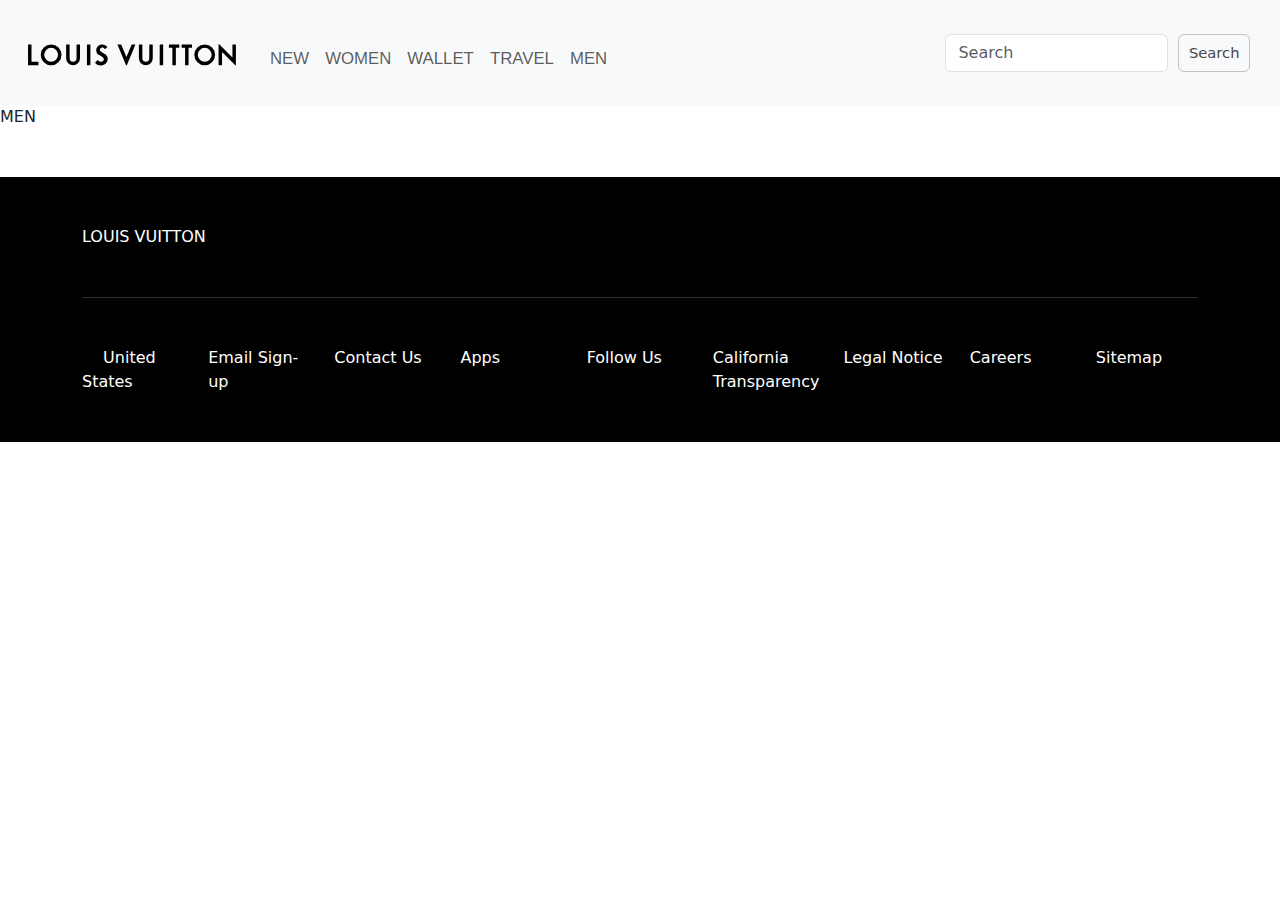
==== men.html @ 759136d6 "travel" ====
<!DOCTYPE html>
<html lang="en">
<head>
    <meta charset="UTF-8">
    <meta name="viewport" content="width=device-width, initial-scale=1.0">
    <title>LOUIS VUITTON-MEN</title>
    <link href="https://cdn.jsdelivr.net/npm/bootstrap@5.3.3/dist/css/bootstrap.min.css" rel="stylesheet" integrity="sha384-QWTKZyjpPEjISv5WaRU9OFeRpok6YctnYmDr5pNlyT2bRjXh0JMhjY6hW+ALEwIH" crossorigin="anonymous">
    <link rel="stylesheet" href="css/style.css">
    <link rel="stylesheet" href="css/women-handbag.css">
    <script src="place-holder.js"></script>
</head>
<body>
    <div id="nav-placeholder"></div>
    <section>MEN</section>
    <div id="footer-placeholder"></div>  
    
</body>
</html>
---- css/style.css ----
.nav-link{
    font-family: Helvetica, Arial, sans-serif;
    padding-top: 20px;
    font-size: 1.05rem;
}
.nav-link:hover{
    font-weight: 700;
    transition: 0.05s ease-out;
}

.form-control{
    font-size: 1rem;
}

.btn-outline-success{
    color: rgb(71, 71, 71);
    border-color: rgb(194, 194, 194);
    font-size: 0.92rem;
    padding: 5px 10px;
}
.btn-outline-success:hover{
    background-color: rgb(71, 71, 71);
    border-color: rgb(71, 71, 71);
    color: white;
}

.btn-dark{
    padding: 0.4rem 1rem 0.5rem 1rem;
}

.form-control:focus {
    color: var(--bs-body-color);
    background-color: var(--bs-body-bg);
    border-color: #cbcbcb;
    outline: 0;
    box-shadow: 0 0 0 0.25rem rgba(157, 157, 157, 0.25);
}
footer{
    background-color: black;
    color: white;
    transition: transform 0.05s ease-out;
}
footer a{
    text-decoration: none;
    color: white;
}
footer a:hover {
    color: #d2d2d2;
}
.first-line{
    border-bottom: 1px solid #392d23 ;
}
.second-line a{
    color: white;
    text-decoration: none;
}
.third-line{
    display: none;
}

@media screen and (max-width:48rem){
    .first-line{
        text-align: center;
    }

    .second-line{
        padding-left: 2rem;
        padding-right: 2rem;
        border-bottom: 1px solid #392d23 ;
    }

    .third-line{
        display: block;
    }    

    .card{
        margin: 0.5rem 1rem;
    }
    .second-line img{
        display: none;
    }
}


/*  */

/* 기본 네비게이션 스타일 */
.nav-container {
    display: flex;
    align-items: center;
    padding: 10px;
    z-index: 11;
}

.nav-item-dropdown{
   justify-content: center;
  }

.nav-item-dropdown:hover .dropdown-1,
.nav-item-dropdown:hover .dropdown-2 {
    display: block;
}

/* 드롭다운 메뉴 기본 스타일 */
.dropdown-1, .dropdown-2 {
    display: none;
    position: absolute;
    background-color: #ffffff;
    font-size: 15px;
    box-shadow: 0px 8px 16px 0px rgba(0,0,0,0.2);
    border-radius: 5px;
    padding: 15px 20px;
    z-index: 1;
    top: 75px; /* 링크 아래에 표시되도록 조정 */
    line-height: 190%;
    
}

.dropdown-item {
    padding: 5px 0px;
    color: rgb(255, 255, 255);
    text-decoration: none;
}

.dropdown-item:hover{
    color: #171717;    
}

.hover-underline-animation {
    display:inline;
    position: relative;
    color: rgb(127, 127, 127);
  }
  
  .hover-underline-animation::after {
    content: '';
    position: absolute;
    width: 100%;
    transform: scaleX(0);
    height: 1px;
    bottom: 0;
    left: 0;
    background-color: rgb(103, 103, 103);
    transform-origin: bottom left;
    transition: transform 0.2s ease-out;
    margin-bottom: 6px;
  }
  
  .hover-underline-animation:hover::after {
    transform: scaleX(1);
    transform-origin: bottom left;
  }


/*  */
---- css/women-handbag.css ----
main>section{display: flex;align-items: center;justify-content: center;}
button{
    border: 1px solid #515151;
    background-color: #fff;
    border-radius: 50px;
    padding: 10px 25px;
    margin: 0 0.5%;
    font-size: clamp(0.85rem, 0.85vw, 0.85rem);
    transition: background-color 0.1s ease;
}
button:hover{
    background-color: #515151;
    color: #fff;
}

/* section 1 */
main>section:nth-child(1) {padding-top: 2%;overflow: hidden;}
main>section:nth-child(1) img{
    width: 500px;
}
/* section 2 */
main>section:nth-child(2)>div{
    padding-top: 3%;
    width: 40%;
    text-align: center;
}
main>section:nth-child(2)>div>div:nth-child(1){
    font-size: clamp(1.8rem, 1.8vw, 1.8rem);
    font-weight: 700;
}
main>section:nth-child(2)>div>div:nth-child(2){
    padding-top: 2%;
}
main>section:nth-child(2)>div>div:nth-child(3){
    padding-top: 5%;
    padding-bottom: 3%;
}
@media screen and (max-width:600px) {
    main>section:nth-child(2){
        padding: 5%;
    }
    main>section:nth-child(2)>div{
        width: 80%;
    }
}
/* section 3 */
main > section:nth-child(3) {
    padding-top: 1%;
}
@media screen and (max-width:600px) {
    main > section:nth-child(3) {
        padding-bottom: 10%;
    }
}

/* section 4 이미지 컨테이너 */
main > section:nth-child(4) {
    padding-top: 3%;
    width: 100%;
}

main > section:nth-child(4) > .handbag-container {
    text-align: center; 
    display: flex;
    flex-wrap: wrap; /* 이미지들이 줄 바꿈 되도록 설정 */
    justify-content: center; 
    width: 100%; /* container 너비를 100%로 설정 */
    max-width: 100%; /* container의 최대 너비를 100%로 설정 */
    padding: 0 1%;
}

main > section:nth-child(4) > .handbag-container > div {
    background: linear-gradient(#e1e1e1, white);
    text-align: center;
    margin:1% 0.5%;
}
@media screen and (max-width:600px) {
    main > section:nth-child(4) > .handbag-container > div {
        margin:5% 0;
    }
}

main > section:nth-child(4) > .handbag-container > div > div > img {
    width: 370px;
    max-width: 100%; /* 이미지가 div 요소를 초과하지 않도록 설정 */
    height: auto; /* 이미지 비율 유지 */
}
main > section:nth-child(4) > .handbag-container > div > div:nth-child(2) {
    font-size: clamp(1rem, 1vw, 1rem);
}
main > section:nth-child(4) > .handbag-container > div > div:nth-child(3) {
    font-size: clamp(0.9rem, 0.9vw, 0.9rem);
}
main > section:nth-child(4) > .handbag-container > div > div:nth-child(2) > span {
   font-size: small;
   color: #8a8a8a;
   padding-left: 3px;

}

/* section 5 */
main > section:nth-child(5) button{
    margin-top: 3%;
    padding: 10px 50px;
}
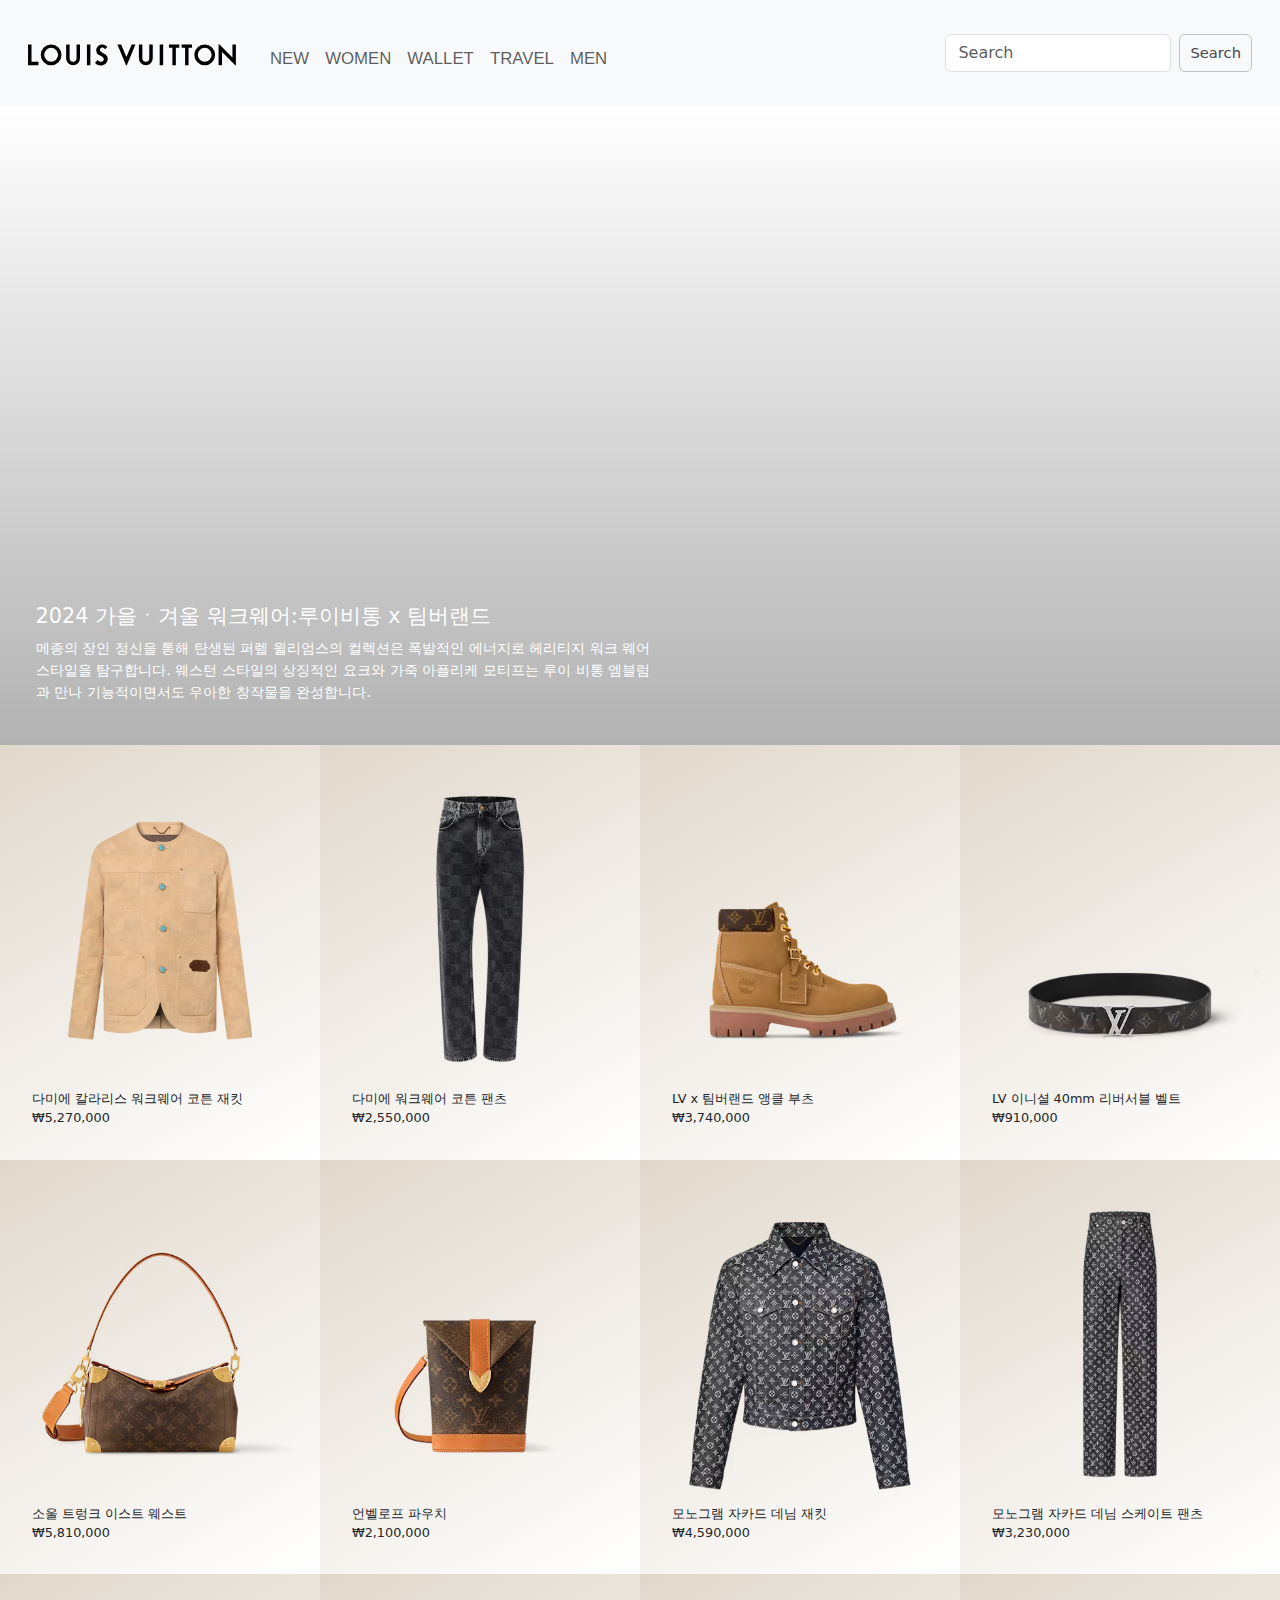
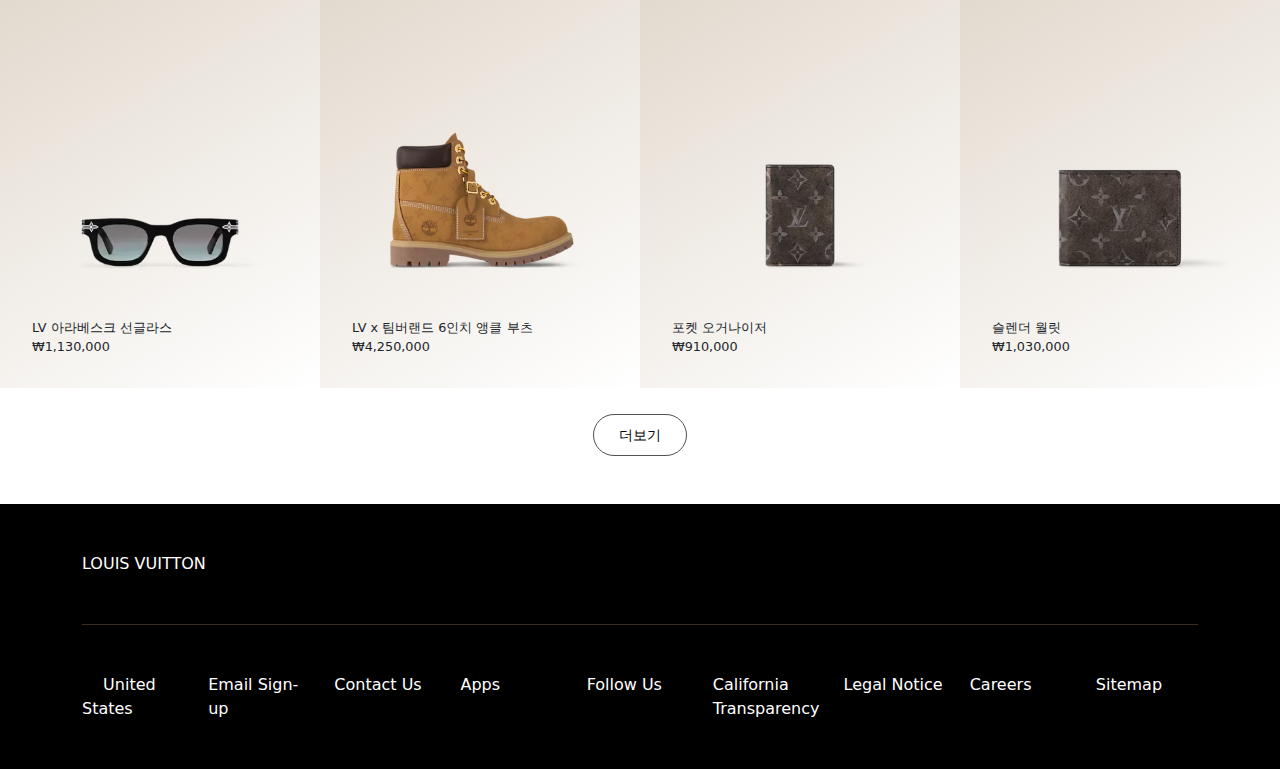
==== commit f423d84f: "men" ====
--- a/men.html
+++ b/men.html
@@ -4,14 +4,131 @@
     <meta charset="UTF-8">
     <meta name="viewport" content="width=device-width, initial-scale=1.0">
     <title>LOUIS VUITTON-MEN</title>
+    <script src="https://kit.fontawesome.com/5622f2ba18.js" crossorigin="anonymous"></script>
     <link href="https://cdn.jsdelivr.net/npm/bootstrap@5.3.3/dist/css/bootstrap.min.css" rel="stylesheet" integrity="sha384-QWTKZyjpPEjISv5WaRU9OFeRpok6YctnYmDr5pNlyT2bRjXh0JMhjY6hW+ALEwIH" crossorigin="anonymous">
     <link rel="stylesheet" href="css/style.css">
-    <link rel="stylesheet" href="css/women-handbag.css">
+    <link rel="stylesheet" href="css/men.css">
     <script src="place-holder.js"></script>
 </head>
 <body>
     <div id="nav-placeholder"></div>
-    <section>MEN</section>
+    <section>
+        <div class="men-container">
+            <div class="overlay-text">
+                <div>2024 가을ㆍ겨울 워크웨어:루이비통 x 팀버랜드</div>
+                <div>메종의 장인 정신을 통해 탄생된 퍼렐 윌리엄스의 컬렉션은 폭발적인 에너지로 헤리티지 워크 웨어 스타일을 탐구합니다. 웨스턴 스타일의 상징적인 요크와 가죽 아플리케 모티프는 루이 비통 엠블럼과 만나 기능적이면서도 우아한 창작물을 완성합니다.</div>
+            </div>
+            <div class="men-video">
+                <video src="https://vod.freecaster.com/louisvuitton/9cab9fc3-2e0f-4fb4-b89b-cf47d447daaa/CsY2GuQVREtHpI98zClsT7ar_9.mp4" 
+                autoplay muted loop tabindex="-1" aria-hidden="true"></video>
+            </div>            
+        </div>
+    </section>
+    <section>
+        <div class="men-img-container">
+            <div class="new-item">
+                <div><i class="fa-regular fa-heart"></i></div>
+                <div><img src="images/men/img1.avif" alt=""></div>
+                <div class="new-text left-to-right">
+                    <div>다미에 칼라리스 워크웨어 코튼 재킷</div>
+                    <div>₩5,270,000</div>
+                </div>
+            </div>
+            <div class="new-item">
+                <div><i class="fa-regular fa-heart"></i></div>
+                <div><img src="images/men/img2.avif" alt=""></div>
+                <div class="new-text left-to-right">
+                    <div>다미에 워크웨어 코튼 팬츠</div>
+                    <div>₩2,550,000</div>
+                </div>
+            </div>
+            <div class="new-item">
+                <div><i class="fa-regular fa-heart"></i></div>
+                <div><img src="images/men/img3.avif" alt=""></div>
+                <div class="new-text left-to-right">
+                    <div>LV x 팀버랜드 앵클 부츠</div>
+                    <div>₩3,740,000</div>
+                </div>
+            </div>
+            <div class="new-item">
+                <div><i class="fa-regular fa-heart"></i></div>
+                <div><img src="images/men/img4.avif" alt=""></div>
+                <div class="new-text left-to-right">
+                    <div>LV 이니셜 40mm 리버서블 벨트</div>
+                    <div>₩910,000</div>
+                </div>
+            </div>
+
+            <div class="new-item">
+                <div><i class="fa-regular fa-heart"></i></div>
+                <div><img src="images/men/img5.avif" alt=""></div>
+                <div class="new-text left-to-right">
+                    <div>소울 트렁크 이스트 웨스트</div>
+                    <div>₩5,810,000</div>
+                </div>
+            </div>
+            <div class="new-item">
+                <div><i class="fa-regular fa-heart"></i></div>
+                <div><img src="images/men/img6.avif" alt=""></div>
+                <div class="new-text left-to-right">
+                    <div>언벨로프 파우치</div>
+                    <div>₩2,100,000</div>
+                </div>
+            </div>
+            <div class="new-item">
+                <div><i class="fa-regular fa-heart"></i></div>
+                <div><img src="images/men/img7.avif" alt=""></div>
+                <div class="new-text left-to-right">
+                    <div>모노그램 자카드 데님 재킷</div>
+                    <div>₩4,590,000</div>
+                </div>
+            </div>
+            <div class="new-item">
+                <div><i class="fa-regular fa-heart"></i></div>
+                <div><img src="images/men/img8.avif" alt=""></div>
+                <div class="new-text left-to-right">
+                    <div>모노그램 자카드 데님 스케이트 팬츠</div>
+                    <div>₩3,230,000</div>
+                </div>
+            </div>
+
+            <div class="new-item">
+                <div><i class="fa-regular fa-heart"></i></div>
+                <div><img src="images/men/img9.avif" alt=""></div>
+                <div class="new-text left-to-right">
+                    <div>LV 아라베스크 선글라스</div>
+                    <div>₩1,130,000</div>
+                </div>
+            </div>
+            <div class="new-item">
+                <div><i class="fa-regular fa-heart"></i></div>
+                <div><img src="images/men/img10.avif" alt=""></div>
+                <div class="new-text left-to-right">
+                    <div>LV x 팀버랜드 6인치 앵클 부츠</div>
+                    <div>₩4,250,000</div>
+                </div>
+            </div>
+            <div class="new-item">
+                <div><i class="fa-regular fa-heart"></i></div>
+                <div><img src="images/men/img11.avif" alt=""></div>
+                <div class="new-text left-to-right">
+                    <div>포켓 오거나이저</div>
+                    <div>₩910,000</div>
+                </div>
+            </div>
+            <div class="new-item">
+                <div><i class="fa-regular fa-heart"></i></div>
+                <div><img src="images/men/img12.avif" alt=""></div>
+                <div class="new-text left-to-right">
+                    <div>슬렌더 월릿</div>
+                    <div>₩1,030,000</div>
+                </div>
+            </div>
+        </div>
+    </section>
+    <section class="more">
+        <button>더보기</button>
+    </section>
     <div id="footer-placeholder"></div>  
     
 </body>
--- a/css/men.css
+++ b/css/men.css
@@ -0,0 +1,65 @@
+section { width: 100%; } 
+.men-container { position: relative; width: 100%; } 
+
+.men-video { position: relative; width: 100%; height: 50vw; overflow: hidden; } 
+
+.men-video video { position: absolute; top: 0; left: 0; width: 100%; height: 100%; object-fit: cover; /* 부모 요소의 크기에 맞게 조절 */}
+
+.overlay-text { position: absolute; bottom: 5%;
+ left: 2%;
+ width: 50%;
+ text-align: left;
+ color: white;
+ z-index: 1;
+ padding: 10px;
+ box-sizing: border-box; /* 패딩이 너비에 포함되도록 설정 */}
+.overlay-text>div:nth-child(1) { font-size: clamp(1.3rem,1.3vw,1.4rem); padding-bottom: 1%; }
+.overlay-text>div:nth-child(2) { font-size: clamp(0.9rem,1vw,1rem);}
+@media screen and (max-width:600px) {
+ .overlay-text{ width: 95%;}
+ .overlay-text>div:nth-child(1) { font-size: clamp(1rem,1.3vw,1.4rem);}
+.overlay-text>div:nth-child(2) { font-size: clamp(0.7rem,1vw,1rem);} 
+}
+
+/* video 위에 black gradation */
+.men-container::before { content: ""; position: absolute; top: 0; left: 0; width: 100%; height: 100%; background: linear-gradient(to bottom, rgba(0, 0, 0, 0) 0%, rgba(0, 0, 0, 0.3) 100%); z-index: 1; /* 그라데이션이 이미지 위에 적용되도록 */}
+
+/* img-text */
+.new-text { font-size: clamp(0.8rem, 0.9vw, 1rem); padding:0 0 10% 10%; } 
+/* img-container */
+.men-img-container { display: grid; grid-template-columns: repeat(4,1fr); flex-wrap: wrap; width: 100%; } 
+.men-img-container>div { background: linear-gradient(150deg, #e1d8cc, white); }
+.men-img-container { display: grid; grid-template-columns: repeat(4,1fr); flex-wrap: wrap; width: 100%; } 
+.men-img-container>div>div:nth-child(1) { text-align: right; } 
+.men-img-container>div>div:nth-child(1) i { padding: 5% 5% 0 0; transition: all 0.15s ease; } 
+.men-img-container>div>div:nth-child(1) i:hover { content: "\f004"; /* Font Awesome solid heart의 유니코드 */
+ font-family: "Font Awesome 6 Free"; /* Solid 버전의 아이콘을 불러오기 위한 설정 */
+ font-weight: 900; /* Solid 스타일 적용 */ 
+ color: rgba(0, 0, 0, 0.7); /* 빨간색, 투명도 50% 적용 */}
+
+
+
+.men-img-container>div img { width: 100%; height: auto; /* 높이를 자동으로 조정 */
+ display: block; /* 기본적으로 이미지의 여백 문제 해결 */}
+
+ /* section 5 */
+.more {
+    padding-top: 2%;
+    text-align: center;
+}
+.more button{
+    margin-top: 3%;
+    padding: 10px 50px;
+    border: 1px solid #515151;
+    background-color: #fff;
+    border-radius: 50px;
+    padding: 10px 25px;
+    margin: 0 0.5%;
+    font-size: clamp(0.85rem, 0.85vw, 0.85rem);
+    transition: background-color 0.1s ease;
+}
+
+.more button:hover{
+    background-color: #515151;
+    color: #fff;
+}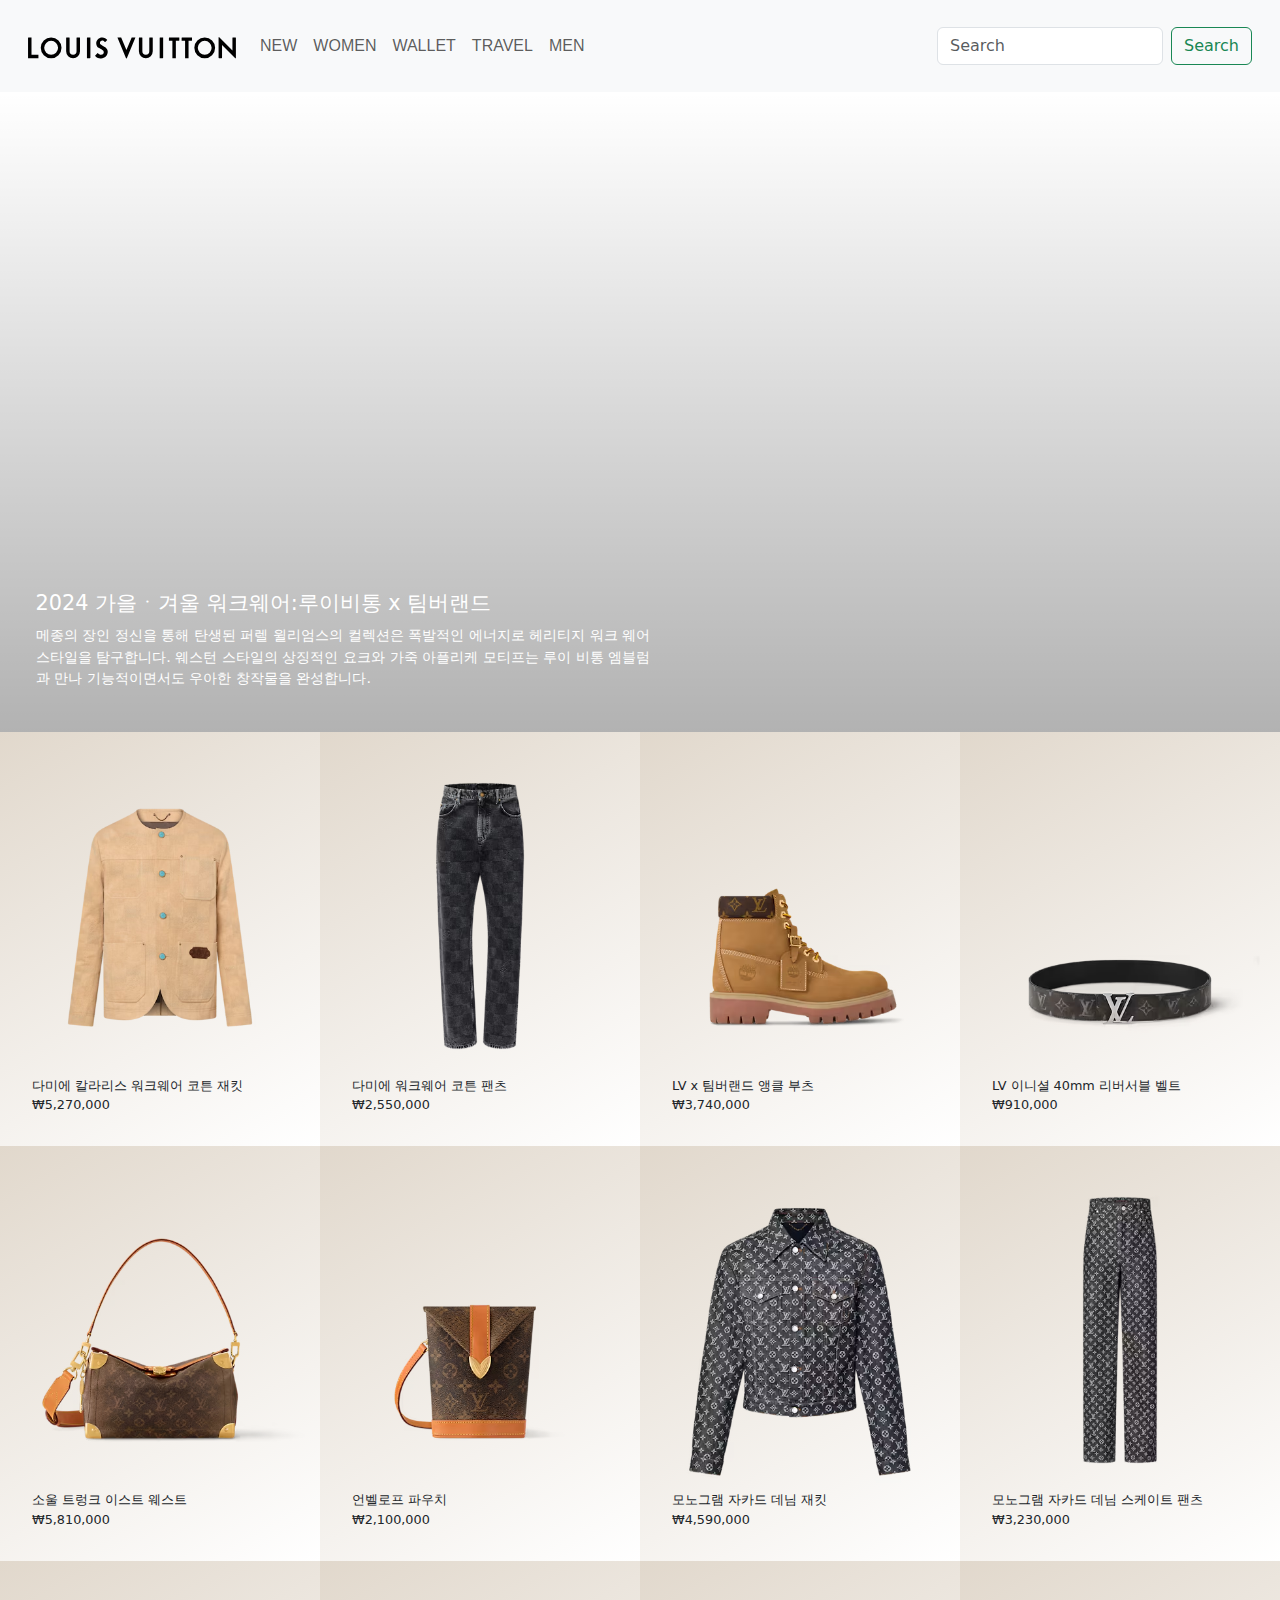
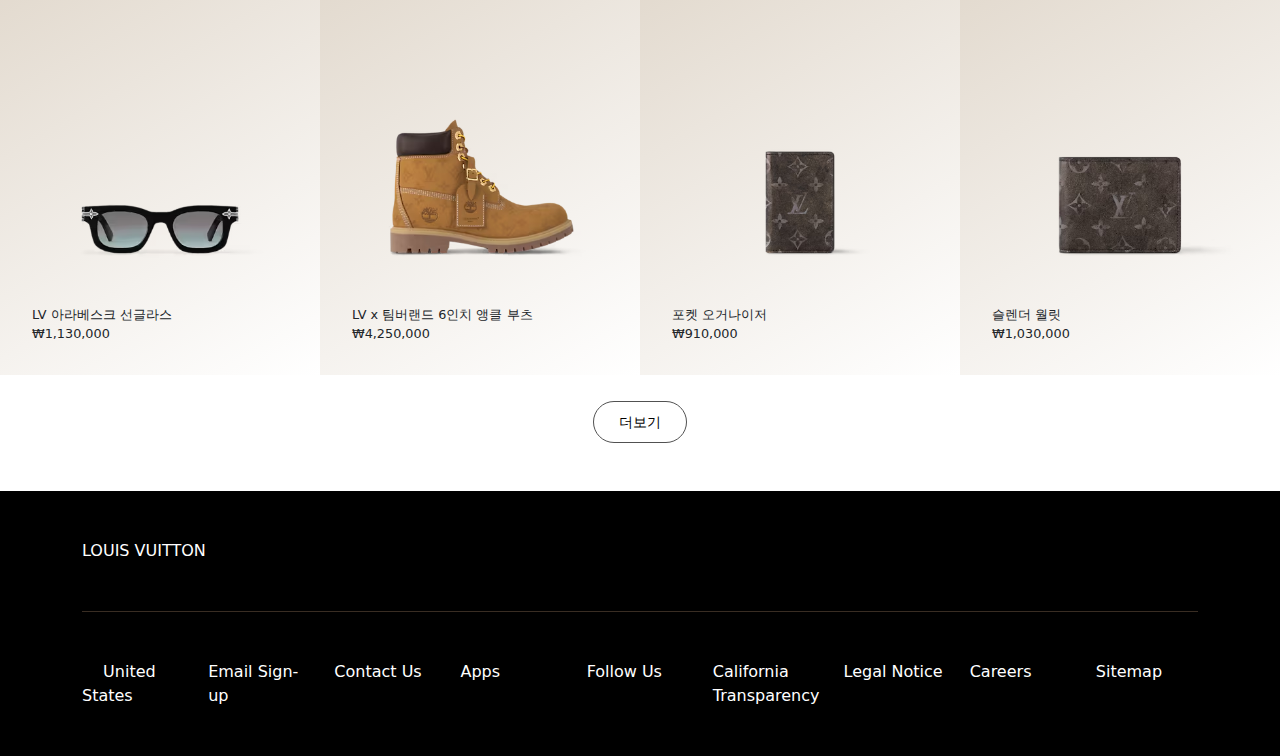
==== commit 9c7c5d0e: "navi fix" ====
--- a/men.html
+++ b/men.html
@@ -130,6 +130,6 @@
         <button>더보기</button>
     </section>
     <div id="footer-placeholder"></div>  
-    
+    <script src="https://cdn.jsdelivr.net/npm/bootstrap@5.3.3/dist/js/bootstrap.bundle.min.js" integrity="sha384-YvpcrYf0tY3lHB60NNkmXc5s9fDVZLESaAA55NDzOxhy9GkcIdslK1eN7N6jIeHz" crossorigin="anonymous"></script>
 </body>
 </html>--- a/css/style.css
+++ b/css/style.css
@@ -1,156 +1,41 @@
-.nav-link{
-    font-family: Helvetica, Arial, sans-serif;
-    padding-top: 20px;
-    font-size: 1.05rem;
-}
-.nav-link:hover{
-    font-weight: 700;
-    transition: 0.05s ease-out;
-}
+.nav-link { font-family: Helvetica, Arial, sans-serif; padding-top: 20px; font-size: 1.05rem; } 
+.nav-link:hover { font-weight: 700; transition: 0.05s ease-out; } 
 
-.form-control{
-    font-size: 1rem;
-}
+.form-control { font-size: 1rem; }
+.btn-outline-success { color: rgb(71, 71, 71); border-color: rgb(194, 194, 194); font-size: 0.92rem; padding: 5px 10px; } 
+.btn-outline-success:hover { background-color: rgb(71, 71, 71); border-color: rgb(71, 71, 71); color: white; } 
+.btn-dark { padding: 0.4rem 1rem 0.5rem 1rem; } 
 
-.btn-outline-success{
-    color: rgb(71, 71, 71);
-    border-color: rgb(194, 194, 194);
-    font-size: 0.92rem;
-    padding: 5px 10px;
-}
-.btn-outline-success:hover{
-    background-color: rgb(71, 71, 71);
-    border-color: rgb(71, 71, 71);
-    color: white;
-}
-
-.btn-dark{
-    padding: 0.4rem 1rem 0.5rem 1rem;
-}
-
-.form-control:focus {
-    color: var(--bs-body-color);
-    background-color: var(--bs-body-bg);
-    border-color: #cbcbcb;
-    outline: 0;
-    box-shadow: 0 0 0 0.25rem rgba(157, 157, 157, 0.25);
-}
-footer{
-    background-color: black;
-    color: white;
-    transition: transform 0.05s ease-out;
-}
-footer a{
-    text-decoration: none;
-    color: white;
-}
-footer a:hover {
-    color: #d2d2d2;
-}
-.first-line{
-    border-bottom: 1px solid #392d23 ;
-}
-.second-line a{
-    color: white;
-    text-decoration: none;
-}
-.third-line{
-    display: none;
-}
+.form-control:focus { color: var(--bs-body-color); background-color: var(--bs-body-bg); border-color: #cbcbcb; outline: 0; box-shadow: 0 0 0 0.25rem rgba(157, 157, 157, 0.25); } 
+footer { background-color: black; color: white; transition: transform 0.05s ease-out; } 
+footer a { text-decoration: none; color: white; } 
+footer a:hover { color: #d2d2d2; } 
+.first-line { border-bottom: 1px solid #392d23; } 
+.second-line a { color: white; text-decoration: none; } 
+.third-line { display: none; } 
 
 @media screen and (max-width:48rem){
-    .first-line{
-        text-align: center;
-    }
+ .first-line { text-align: center; } 
+ .second-line { padding-left: 2rem; padding-right: 2rem; border-bottom: 1px solid #392d23; } 
+ .third-line { display: block; } 
+ .card { margin: 0.5rem 1rem; } 
+ .second-line img { display: none; } 
+ }
 
-    .second-line{
-        padding-left: 2rem;
-        padding-right: 2rem;
-        border-bottom: 1px solid #392d23 ;
-    }
+/* 네비게이션 */
+.nav-container { display: flex; align-items: center; padding: 10px; z-index: 11; } 
+.nav-item-dropdown { justify-content: center; } 
+.nav-item-dropdown:hover .dropdown-1,
+.nav-item-dropdown:hover .dropdown-2 { display: block; } 
 
-    .third-line{
-        display: block;
-    }    
+/* 드롭다운 */
+.dropdown-1, .dropdown-2 { display: none; position: absolute; background-color: #ffffff; font-size: 15px; box-shadow: 0px 8px 16px 0px rgba(0,0,0,0.2); border-radius: 5px; padding: 15px 20px; z-index: 1; top: 75px; /* 링크 아래에 표시되도록 조정 */
+ line-height: 190%; }
 
-    .card{
-        margin: 0.5rem 1rem;
-    }
-    .second-line img{
-        display: none;
-    }
-}
+.dropdown-item { padding: 5px 0px; color: rgb(255, 255, 255); text-decoration: none; } 
+.dropdown-item:hover { color: #171717; } 
+.hover-underline-animation { display:inline; position: relative; color: rgb(127, 127, 127); }  
+.hover-underline-animation::after { content: ''; position: absolute; width: 100%; transform: scaleX(0); height: 1px; bottom: 0; left: 0; background-color: rgb(103, 103, 103); transform-origin: bottom left; transition: transform 0.2s ease-out; margin-bottom: 6px; } 
+.hover-underline-animation:hover::after { transform: scaleX(1); transform-origin: bottom left; } 
 
 
-/*  */
-
-/* 기본 네비게이션 스타일 */
-.nav-container {
-    display: flex;
-    align-items: center;
-    padding: 10px;
-    z-index: 11;
-}
-
-.nav-item-dropdown{
-   justify-content: center;
-  }
-
-.nav-item-dropdown:hover .dropdown-1,
-.nav-item-dropdown:hover .dropdown-2 {
-    display: block;
-}
-
-/* 드롭다운 메뉴 기본 스타일 */
-.dropdown-1, .dropdown-2 {
-    display: none;
-    position: absolute;
-    background-color: #ffffff;
-    font-size: 15px;
-    box-shadow: 0px 8px 16px 0px rgba(0,0,0,0.2);
-    border-radius: 5px;
-    padding: 15px 20px;
-    z-index: 1;
-    top: 75px; /* 링크 아래에 표시되도록 조정 */
-    line-height: 190%;
-    
-}
-
-.dropdown-item {
-    padding: 5px 0px;
-    color: rgb(255, 255, 255);
-    text-decoration: none;
-}
-
-.dropdown-item:hover{
-    color: #171717;    
-}
-
-.hover-underline-animation {
-    display:inline;
-    position: relative;
-    color: rgb(127, 127, 127);
-  }
-  
-  .hover-underline-animation::after {
-    content: '';
-    position: absolute;
-    width: 100%;
-    transform: scaleX(0);
-    height: 1px;
-    bottom: 0;
-    left: 0;
-    background-color: rgb(103, 103, 103);
-    transform-origin: bottom left;
-    transition: transform 0.2s ease-out;
-    margin-bottom: 6px;
-  }
-  
-  .hover-underline-animation:hover::after {
-    transform: scaleX(1);
-    transform-origin: bottom left;
-  }
-
-
-/*  */
-
